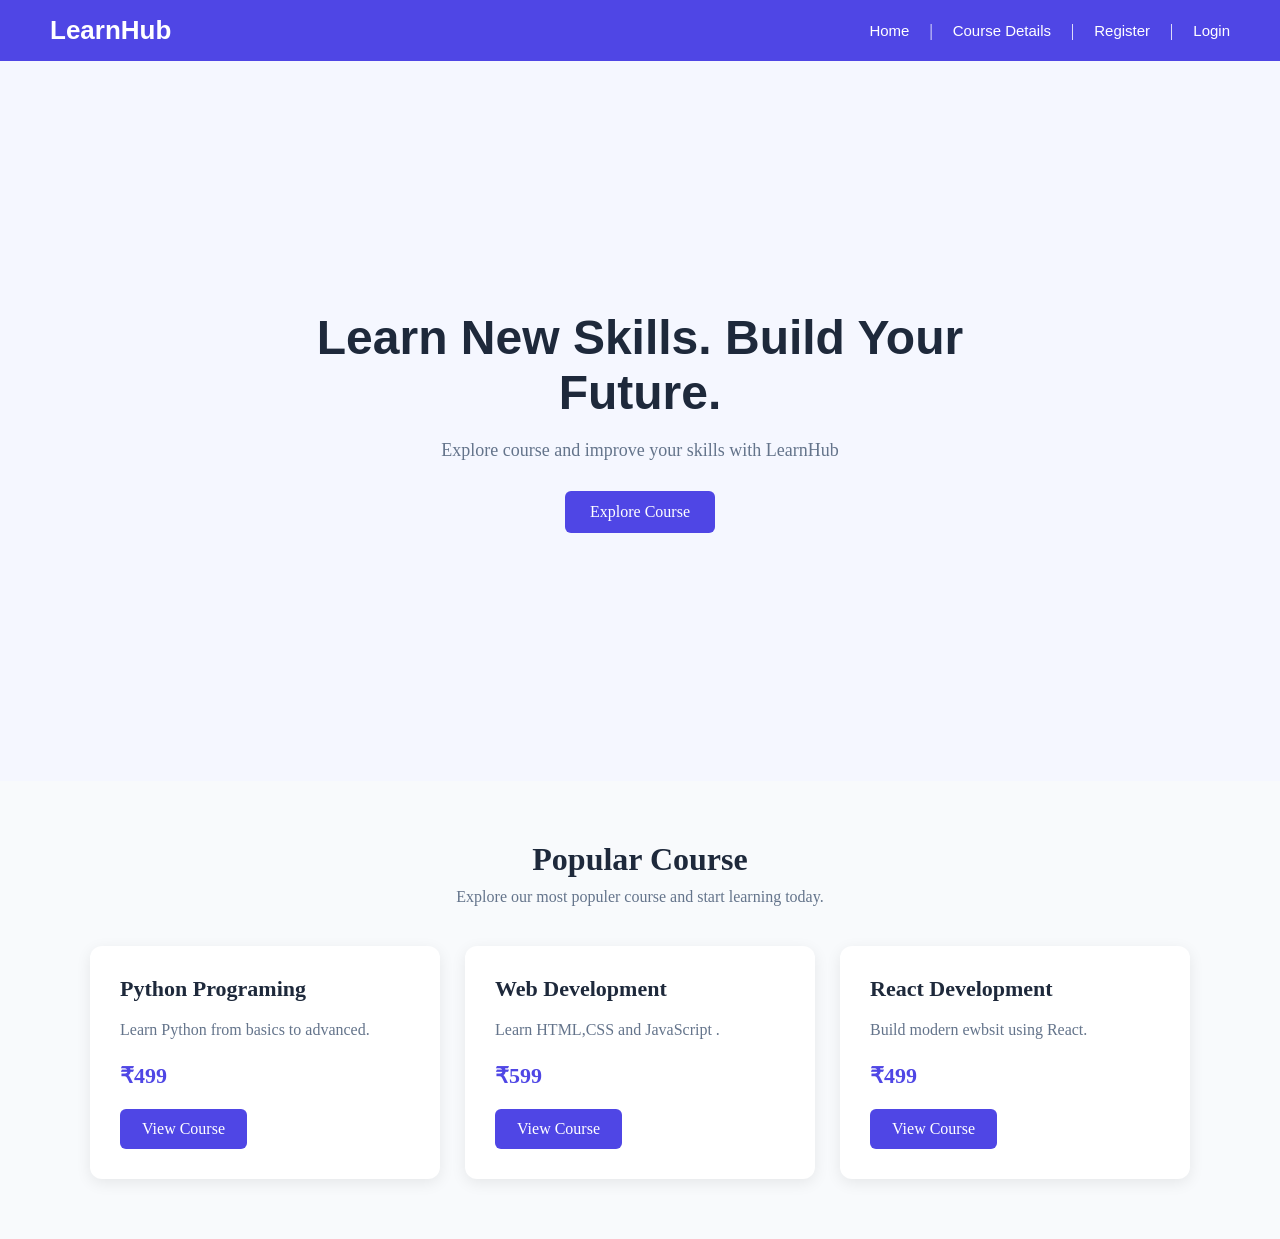
==== index.html @ ee63cb33 "Move index.html to root" ====
<!DOCTYPE html>
<html lang="en">
<head>
    <meta charset="UTF-8">
    <meta name="viewport" content="width=device-width, initial-scale=1.0">
    <title>LearnHub</title>
    <link rel="stylesheet" href="/CSS/style.css">
</head>
<body>
    <!-- navbor -->
    <header>
        <nav class="navbar">
            <h1>LearnHub</h1>
            <div class="nav_links">
            <a href="index.html">Home</a> |
            <a href="course_details.html">Course Details</a> |
            <a href="register.html">Register</a> |
            <a href="login.html">Login</a>
            </div>
        </nav>
    </header>
    <!-- hero section -->
    <main>
        <section class="hero">
            <div class="hero_content">
                <h2>Learn New Skills. Build Your Future.</h2>
                <p>Explore course and improve your skills with LearnHub</p>
                <a href="courses.html">Explore Course</a>
            </div>
        </section>
        <!-- popular course -->
        <section class="populer_courses">
            <h2>Popular Course</h2>
            <p>Explore our most populer course and start learning today.</p>
            <div class="course_container">
                <div class="course_card">
                    <h3>Python Programing</h3>
                    <p>Learn Python from basics to advanced.</p>
                    <span>₹499</span>
                    <a href="course_details.html">View Course</a>
                </div>
                                <div class="course_card">
                    <h3>Web Development</h3>
                    <p>Learn HTML,CSS and JavaScript .</p>
                    <span>₹599</span>
                    <a href="course_details.html">View Course</a>
                </div>
                                <div class="course_card">
                    <h3>React Development</h3>
                    <p>Build modern ewbsit using React.</p>
                    <span>₹499</span>
                    <a href="course_details.html">View Course</a>
                </div>
            </div>
        </section>
    </main>
</body>
</html>
---- CSS/style.css ----
* {
margin: 0;
padding: 0;
box-sizing: border-box;
}
body{
    background-color: #F5F7FF;
}
/* navbar */
.navbar{
    display: flex;
    align-items: center;
    justify-content: space-between;
    padding: 15px 50px;
    background-color: #4F46E5;
    color: white;
}
.navbar h1{
    font-size: 26PX;
    font-family: Arial, Helvetica, sans-serif;
}
.nav_links{
display: flex;
align-items: center;
gap: 20px;
}
.nav_links a{
    text-decoration: none;
    color: white;
    font-family: Arial, Helvetica, sans-serif;
    font-size: 15px;
    font-weight: 500;
}
nav_links a:hover{
    color: #facc15;
}
/* herosection */
.hero{
    min-height: 80vh;
    display: flex;
    align-items: center;
    justify-content: center;
    text-align: center;
    padding: 40px 20px;
    background-color: linear-gradient(135deg,#f5f7ff,#eef2ff);
}
.hero_content{
    max-width: 700px;
}
.hero_content h2{
    font-size: 48px;
    font-family: Arial, Helvetica, sans-serif;
    font-weight: 700;
    color: #1e293b;
    margin-bottom: 20px;
}
.hero_content a{
    display: inline-block;
    text-decoration: none;
    background-color: #4F46E5;
    color: white;
    padding: 12px 25px;
    border-radius: 6px;
}
.hero_content a:hover {
    background-color: #3730a3;
}
.hero_content p{
    font-size: 18px;
    color: #64748b;
    margin-bottom: 30px;
}
/* popular course */
.populer_courses {
    padding: 60px 50px;
    text-align: center;
    background-color: #f8fafc;
}

.populer_courses h2 {
    font-size: 32px;
    color: #1E293B;
    margin-bottom: 10px;
}

.populer_courses h2{
    text-align: center;
}

.populer_courses > p {
    color: #64748B;
    margin-bottom: 40px;
}

.course_container {
    display: grid;
    grid-template-columns: repeat(3, 1fr);
    gap: 25px;
    max-width: 1100px;
    margin: auto;
}

.course_card {
    background-color: white;
    padding: 30px;
    border-radius: 12px;
    box-shadow: 0 4px 15px rgba(0, 0, 0, 0.01);
}

.course_card h3 {
    color: #1E293B;
    margin-bottom: 15px;
}

.course_card p {
    color: #64748B;
    margin-bottom: 20px;
}

.course_card span {
    display: block;
    font-size: 20px;
    font-weight: bold;
    color: #4F46E5;
    margin-bottom: 20px;
}

.course_card a {
    display: inline-block;
    text-decoration: none;
    background-color: #4F46E5;
    color: white;
    padding: 10px 20px;
    border-radius: 6px;
}

.course_card a:hover {
    background-color: #3730A3;
}
/* Course Details */
/* Course Details Page */

.course_details {
    padding: 60px 8%;
    text-align: center;
}

.course_details > h2 {
    font-size: 36px;
    color: #1E293B;
    margin-bottom: 10px;
}

.course_details > p {
    color: #64748B;
    margin-bottom: 40px;
}

.course_container {
    display: grid;
    grid-template-columns: repeat(3, 1fr);
    gap: 25px;
    max-width: 1100px;
    margin: 0 auto;
}

.course_card {
    background-color: white;
    padding: 30px;
    border-radius: 12px;
    text-align: left;
    box-shadow: 0 4px 15px rgba(0, 0, 0, 0.08);
    transition: 0.3s;
}

.course_card:hover {
    transform: translateY(-6px);
    box-shadow: 0 8px 25px rgba(0, 0, 0, 0.12);
}

.course_card h3 {
    font-size: 22px;
    color: #1E293B;
    margin-bottom: 15px;
}

.course_card p {
    color: #64748B;
    line-height: 1.6;
    margin-bottom: 12px;
}

.course_card span {
    display: block;
    font-size: 22px;
    font-weight: bold;
    color: #4F46E5;
    margin: 20px 0;
}

.course_card a {
    display: inline-block;
    text-decoration: none;
    background-color: #4F46E5;
    color: white;
    padding: 11px 22px;
    border-radius: 6px;
    transition: 0.3s;
}

.course_card a:hover {
    background-color: #3730A3;
}
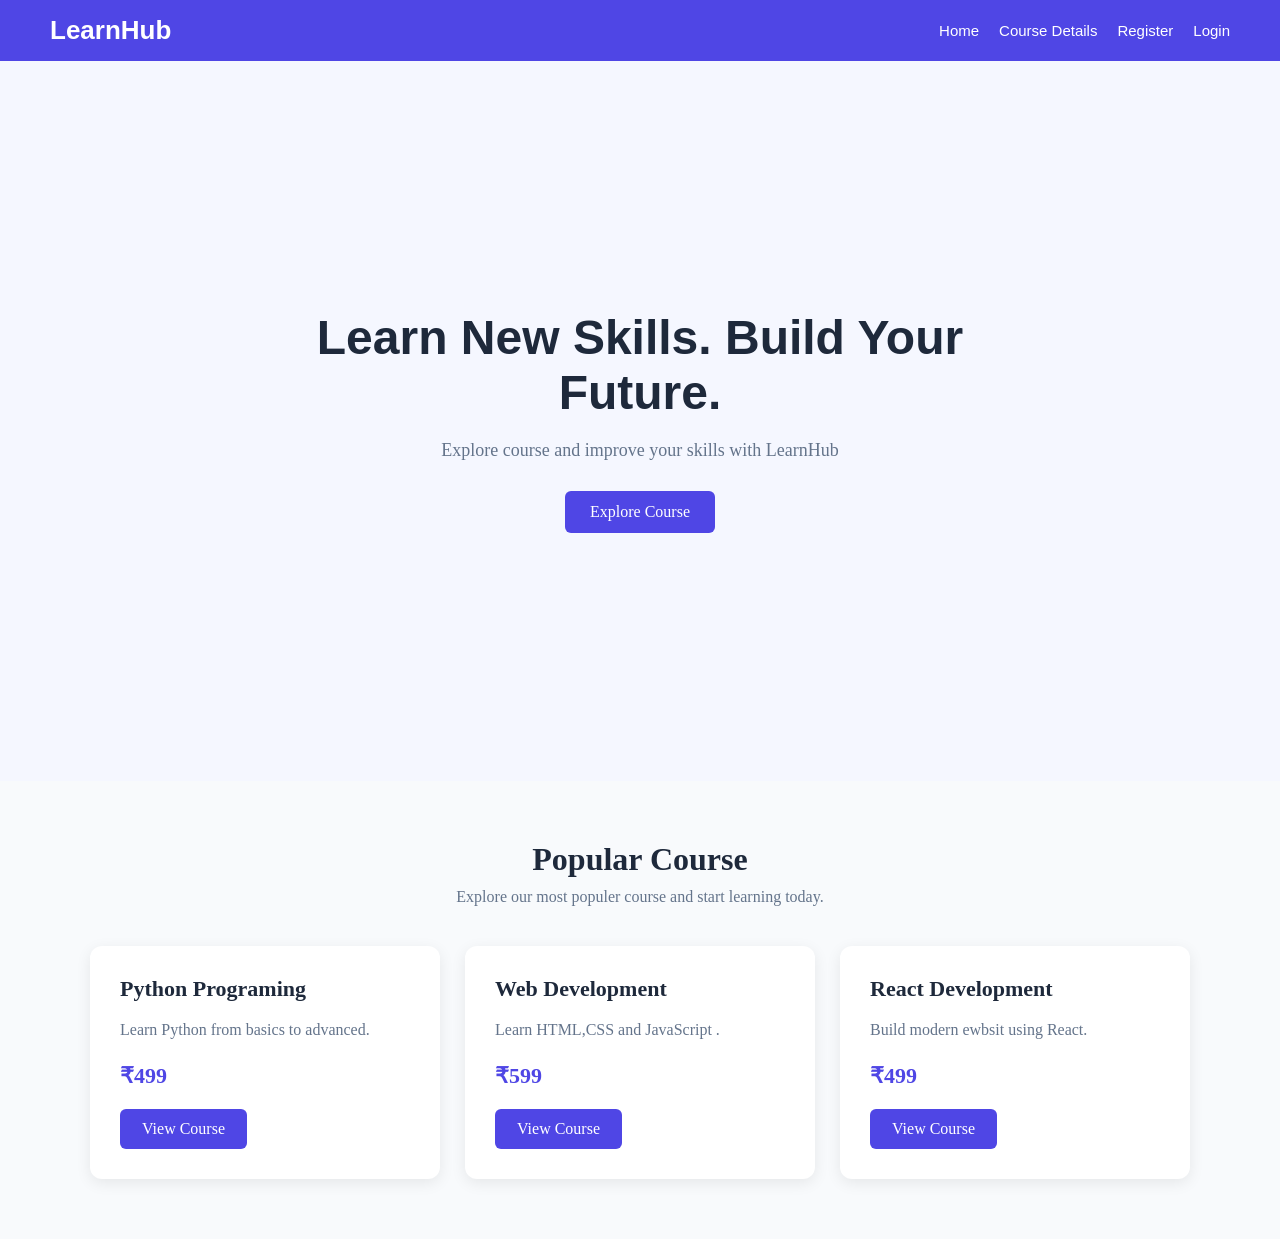
==== commit c5923bd2: "Fix navigation links" ====
--- a/index.html
+++ b/index.html
@@ -4,7 +4,7 @@
     <meta charset="UTF-8">
     <meta name="viewport" content="width=device-width, initial-scale=1.0">
     <title>LearnHub</title>
-    <link rel="stylesheet" href="/CSS/style.css">
+    <link rel="stylesheet" href="./CSS/style.css">
 </head>
 <body>
     <!-- navbor -->
@@ -12,10 +12,10 @@
         <nav class="navbar">
             <h1>LearnHub</h1>
             <div class="nav_links">
-            <a href="index.html">Home</a> |
-            <a href="course_details.html">Course Details</a> |
-            <a href="register.html">Register</a> |
-            <a href="login.html">Login</a>
+                <a href="index.html">Home</a>
+                <a href="HTML/course_details.html">Course Details</a>
+                <a href="HTML/register.html">Register</a>
+                <a href="HTML/login.html">Login</a>
             </div>
         </nav>
     </header>
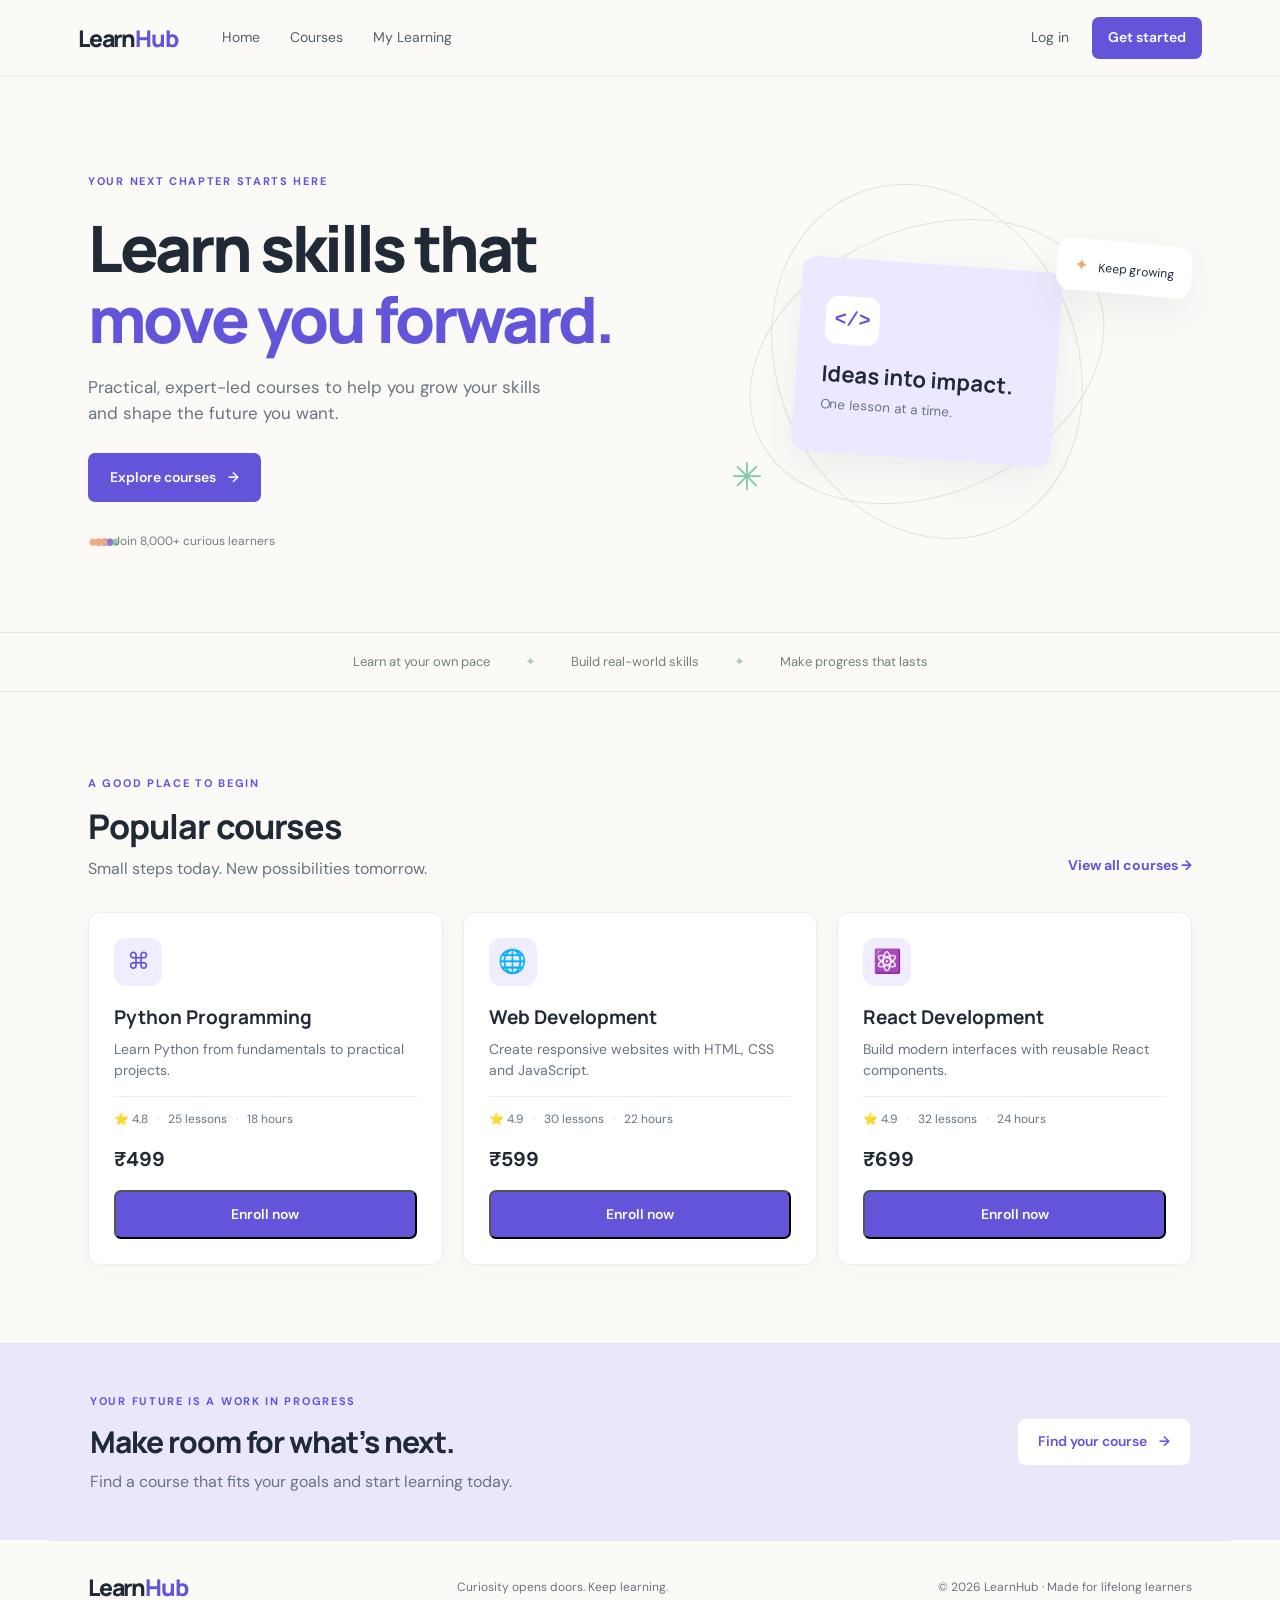
==== commit d2e48327: "Complete LearnHub course learning flows" ====
--- a/index.html
+++ b/index.html
@@ -1,58 +1,7 @@
-<!DOCTYPE html>
-<html lang="en">
-<head>
-    <meta charset="UTF-8">
-    <meta name="viewport" content="width=device-width, initial-scale=1.0">
-    <title>LearnHub</title>
-    <link rel="stylesheet" href="./CSS/style.css">
-</head>
-<body>
-    <!-- navbor -->
-    <header>
-        <nav class="navbar">
-            <h1>LearnHub</h1>
-            <div class="nav_links">
-                <a href="index.html">Home</a>
-                <a href="HTML/course_details.html">Course Details</a>
-                <a href="HTML/register.html">Register</a>
-                <a href="HTML/login.html">Login</a>
-            </div>
-        </nav>
-    </header>
-    <!-- hero section -->
-    <main>
-        <section class="hero">
-            <div class="hero_content">
-                <h2>Learn New Skills. Build Your Future.</h2>
-                <p>Explore course and improve your skills with LearnHub</p>
-                <a href="courses.html">Explore Course</a>
-            </div>
-        </section>
-        <!-- popular course -->
-        <section class="populer_courses">
-            <h2>Popular Course</h2>
-            <p>Explore our most populer course and start learning today.</p>
-            <div class="course_container">
-                <div class="course_card">
-                    <h3>Python Programing</h3>
-                    <p>Learn Python from basics to advanced.</p>
-                    <span>₹499</span>
-                    <a href="course_details.html">View Course</a>
-                </div>
-                                <div class="course_card">
-                    <h3>Web Development</h3>
-                    <p>Learn HTML,CSS and JavaScript .</p>
-                    <span>₹599</span>
-                    <a href="course_details.html">View Course</a>
-                </div>
-                                <div class="course_card">
-                    <h3>React Development</h3>
-                    <p>Build modern ewbsit using React.</p>
-                    <span>₹499</span>
-                    <a href="course_details.html">View Course</a>
-                </div>
-            </div>
-        </section>
-    </main>
-</body>
-</html>+<!doctype html>
+<html lang="en"><head><meta charset="UTF-8"><meta name="viewport" content="width=device-width, initial-scale=1"><meta name="description" content="Learn practical technology skills with expert-led online courses from LearnHub."><title>LearnHub — Learn skills that move you forward</title><link rel="stylesheet" href="CSS/style.css"><script defer src="JAVASCRIPT/scripts.js"></script></head>
+<body data-root=""><header class="site_header"><nav class="navbar" aria-label="Main navigation"><a class="brand" href="index.html">Learn<span>Hub</span></a><div class="nav_links"><a data-nav="home">Home</a><a data-nav="courses">Courses</a><a data-nav="my_learning">My Learning</a></div><div class="nav_actions"><a class="nav_login" data-nav="login">Log in</a><a class="button_link small_button" data-nav="register">Get started</a><a class="account_link" data-account-label hidden></a></div></nav></header>
+<main><section class="hero"><div class="hero_content"><span class="eyebrow">YOUR NEXT CHAPTER STARTS HERE</span><h1>Learn skills that<br><span>move you forward.</span></h1><p>Practical, expert-led courses to help you grow your skills and shape the future you want.</p><a class="button_link hero_button" href="HTML/courses.html">Explore courses <span aria-hidden="true">→</span></a><div class="hero_note"><span class="avatar_stack" aria-hidden="true">●●●</span> Join 8,000+ curious learners</div></div><div class="hero_art" aria-hidden="true"><div class="art_orbit orbit_one"></div><div class="art_orbit orbit_two"></div><div class="art_card art_card_main"><span class="art_code">&lt;/&gt;</span><strong>Ideas into impact.</strong><small>One lesson at a time.</small></div><div class="art_card art_card_float">✦ <span>Keep growing</span></div><div class="art_spark">✳</div></div></section>
+<section class="trust_strip"><span>Learn at your own pace</span><span>✦</span><span>Build real-world skills</span><span>✦</span><span>Make progress that lasts</span></section>
+<section class="popular_courses section_wrap"><div class="section_heading"><div><span class="eyebrow">A GOOD PLACE TO BEGIN</span><h2>Popular courses</h2><p>Small steps today. New possibilities tomorrow.</p></div><a class="text_link" href="HTML/courses.html">View all courses <span aria-hidden="true">→</span></a></div><div class="course_container" data-course-grid data-featured="true"></div></section>
+<section class="cta_band"><div><span class="eyebrow">YOUR FUTURE IS A WORK IN PROGRESS</span><h2>Make room for what’s next.</h2><p>Find a course that fits your goals and start learning today.</p></div><a class="button_link light_button" href="HTML/courses.html">Find your course <span aria-hidden="true">→</span></a></section></main><footer class="site_footer"><a class="brand" href="index.html">Learn<span>Hub</span></a><p>Curiosity opens doors. Keep learning.</p><small>© 2026 LearnHub · Made for lifelong learners</small></footer></body></html>
--- a/CSS/style.css
+++ b/CSS/style.css
@@ -1,213 +1,7 @@
-* {
-margin: 0;
-padding: 0;
-box-sizing: border-box;
-}
-body{
-    background-color: #F5F7FF;
-}
-/* navbar */
-.navbar{
-    display: flex;
-    align-items: center;
-    justify-content: space-between;
-    padding: 15px 50px;
-    background-color: #4F46E5;
-    color: white;
-}
-.navbar h1{
-    font-size: 26PX;
-    font-family: Arial, Helvetica, sans-serif;
-}
-.nav_links{
-display: flex;
-align-items: center;
-gap: 20px;
-}
-.nav_links a{
-    text-decoration: none;
-    color: white;
-    font-family: Arial, Helvetica, sans-serif;
-    font-size: 15px;
-    font-weight: 500;
-}
-nav_links a:hover{
-    color: #facc15;
-}
-/* herosection */
-.hero{
-    min-height: 80vh;
-    display: flex;
-    align-items: center;
-    justify-content: center;
-    text-align: center;
-    padding: 40px 20px;
-    background-color: linear-gradient(135deg,#f5f7ff,#eef2ff);
-}
-.hero_content{
-    max-width: 700px;
-}
-.hero_content h2{
-    font-size: 48px;
-    font-family: Arial, Helvetica, sans-serif;
-    font-weight: 700;
-    color: #1e293b;
-    margin-bottom: 20px;
-}
-.hero_content a{
-    display: inline-block;
-    text-decoration: none;
-    background-color: #4F46E5;
-    color: white;
-    padding: 12px 25px;
-    border-radius: 6px;
-}
-.hero_content a:hover {
-    background-color: #3730a3;
-}
-.hero_content p{
-    font-size: 18px;
-    color: #64748b;
-    margin-bottom: 30px;
-}
-/* popular course */
-.populer_courses {
-    padding: 60px 50px;
-    text-align: center;
-    background-color: #f8fafc;
-}
-
-.populer_courses h2 {
-    font-size: 32px;
-    color: #1E293B;
-    margin-bottom: 10px;
-}
-
-.populer_courses h2{
-    text-align: center;
-}
-
-.populer_courses > p {
-    color: #64748B;
-    margin-bottom: 40px;
-}
-
-.course_container {
-    display: grid;
-    grid-template-columns: repeat(3, 1fr);
-    gap: 25px;
-    max-width: 1100px;
-    margin: auto;
-}
-
-.course_card {
-    background-color: white;
-    padding: 30px;
-    border-radius: 12px;
-    box-shadow: 0 4px 15px rgba(0, 0, 0, 0.01);
-}
-
-.course_card h3 {
-    color: #1E293B;
-    margin-bottom: 15px;
-}
-
-.course_card p {
-    color: #64748B;
-    margin-bottom: 20px;
-}
-
-.course_card span {
-    display: block;
-    font-size: 20px;
-    font-weight: bold;
-    color: #4F46E5;
-    margin-bottom: 20px;
-}
-
-.course_card a {
-    display: inline-block;
-    text-decoration: none;
-    background-color: #4F46E5;
-    color: white;
-    padding: 10px 20px;
-    border-radius: 6px;
-}
-
-.course_card a:hover {
-    background-color: #3730A3;
-}
-/* Course Details */
-/* Course Details Page */
-
-.course_details {
-    padding: 60px 8%;
-    text-align: center;
-}
-
-.course_details > h2 {
-    font-size: 36px;
-    color: #1E293B;
-    margin-bottom: 10px;
-}
-
-.course_details > p {
-    color: #64748B;
-    margin-bottom: 40px;
-}
-
-.course_container {
-    display: grid;
-    grid-template-columns: repeat(3, 1fr);
-    gap: 25px;
-    max-width: 1100px;
-    margin: 0 auto;
-}
-
-.course_card {
-    background-color: white;
-    padding: 30px;
-    border-radius: 12px;
-    text-align: left;
-    box-shadow: 0 4px 15px rgba(0, 0, 0, 0.08);
-    transition: 0.3s;
-}
-
-.course_card:hover {
-    transform: translateY(-6px);
-    box-shadow: 0 8px 25px rgba(0, 0, 0, 0.12);
-}
-
-.course_card h3 {
-    font-size: 22px;
-    color: #1E293B;
-    margin-bottom: 15px;
-}
-
-.course_card p {
-    color: #64748B;
-    line-height: 1.6;
-    margin-bottom: 12px;
-}
-
-.course_card span {
-    display: block;
-    font-size: 22px;
-    font-weight: bold;
-    color: #4F46E5;
-    margin: 20px 0;
-}
-
-.course_card a {
-    display: inline-block;
-    text-decoration: none;
-    background-color: #4F46E5;
-    color: white;
-    padding: 11px 22px;
-    border-radius: 6px;
-    transition: 0.3s;
-}
-
-.course_card a:hover {
-    background-color: #3730A3;
-}+@import url('https://fonts.googleapis.com/css2?family=DM+Sans:wght@400;500;600;700&family=Manrope:wght@400;500;600;700;800&display=swap');
+:root{--ink:#202a36;--muted:#687481;--purple:#6355d9;--purple-dark:#4d41ba;--mint:#c9f1df;--paper:#fbfaf7;--line:#e8e7e1;--white:#fff;--shadow:0 15px 40px #27344012}*{box-sizing:border-box}html{scroll-behavior:smooth}body{margin:0;background:var(--paper);color:var(--ink);font-family:'DM Sans',Arial,sans-serif;line-height:1.55}a{color:inherit;text-decoration:none}button,input{font:inherit}button,a{-webkit-tap-highlight-color:transparent}.site_header{background:#fbfaf7ed;border-bottom:1px solid #eeede8;position:sticky;top:0;z-index:5;backdrop-filter:blur(12px)}.navbar{max-width:1180px;height:76px;padding:0 28px;margin:auto;display:flex;align-items:center;gap:45px}.brand{font:800 23px Manrope,sans-serif;letter-spacing:-1.2px}.brand span{color:var(--purple)}.nav_links,.nav_actions{display:flex;align-items:center;gap:30px}.nav_links{flex:1}.nav_links a,.nav_login{font-size:14px;color:#55606a;transition:color .2s}.nav_links a:hover,.nav_login:hover{color:var(--purple)}.nav_actions{gap:23px}.button_link{display:inline-flex;justify-content:center;align-items:center;gap:12px;background:var(--purple);color:white;padding:12px 20px;border-radius:7px;font-weight:600;font-size:14px;transition:background .2s,transform .2s}.button_link:hover{background:var(--purple-dark);transform:translateY(-1px)}.small_button{padding:10px 16px}.hero{max-width:1180px;margin:auto;min-height:555px;padding:72px 38px 58px;display:grid;grid-template-columns:1fr 1fr;align-items:center;gap:45px}.hero_content{max-width:530px}.eyebrow{font-size:11px;letter-spacing:1.7px;font-weight:700;color:var(--purple)}h1,h2,h3,p{margin-top:0}.hero h1{font:800 clamp(44px,5vw,65px)/1.1 Manrope,sans-serif;letter-spacing:-3px;margin:20px 0}.hero h1 span{color:var(--purple)}.hero_content>p{max-width:465px;color:var(--muted);font-size:17px;margin-bottom:26px}.hero_button{padding:14px 22px}.hero_note{display:flex;align-items:center;gap:10px;color:#737c83;font-size:12px;margin-top:26px}.avatar_stack{color:#f0ab83;letter-spacing:-5px;font-size:17px;text-shadow:6px 0 #8c78d9,12px 0 #92ceb1}.hero_art{height:370px;position:relative;display:grid;place-items:center}.art_orbit{position:absolute;border:1px solid #e4e1d7;border-radius:50%;transform:rotate(-24deg)}.orbit_one{width:370px;height:265px}.orbit_two{width:300px;height:365px}.art_card{position:absolute;border-radius:14px;box-shadow:var(--shadow)}.art_card_main{width:260px;height:195px;background:#ece8ff;display:flex;flex-direction:column;justify-content:center;padding:26px;transform:rotate(4deg);gap:6px}.art_card_main strong{font:700 22px Manrope}.art_card_main small{color:var(--muted)}.art_code{background:white;color:var(--purple);width:54px;height:48px;border-radius:12px;display:grid;place-items:center;font:700 20px monospace;margin-bottom:9px}.art_card_float{right:0;top:65px;background:white;padding:13px 17px;color:#efa86c;font-size:17px;transform:rotate(5deg)}.art_card_float span{font-size:12px;color:var(--ink);margin-left:5px}.art_spark{position:absolute;bottom:40px;left:13%;font-size:38px;color:#81caaa}.trust_strip{border-top:1px solid var(--line);border-bottom:1px solid var(--line);padding:19px 20px;display:flex;justify-content:center;gap:35px;color:#758078;font-size:13px}.trust_strip span:nth-child(even){color:#b0c9bb}.section_wrap{max-width:1180px;margin:auto;padding:78px 38px}.section_heading{display:flex;justify-content:space-between;align-items:end;margin-bottom:30px}.section_heading h2,.cta_band h2{font:750 34px Manrope,sans-serif;letter-spacing:-1px;margin:8px 0}.section_heading p,.cta_band p{color:var(--muted);margin-bottom:0}.text_link{font-size:14px;color:var(--purple);font-weight:700;padding-bottom:5px}.course_container,.learning_container{display:grid;grid-template-columns:repeat(3,minmax(0,1fr));gap:20px}.course_card,.learning_card{background:white;border:1px solid #eeede8;border-radius:12px;padding:25px;box-shadow:0 5px 18px #27344008;transition:transform .2s,box-shadow .2s}.course_card:hover,.learning_card:hover{transform:translateY(-4px);box-shadow:var(--shadow)}.course_icon{display:grid;place-items:center;width:48px;height:48px;border-radius:12px;background:#f0edff;color:var(--purple);font-size:23px;margin-bottom:18px}.course_card h3,.learning_card h3{font:700 19px Manrope;margin-bottom:9px}.course_card>p,.learning_card>p{font-size:14px;color:var(--muted);min-height:43px}.course_card .course_meta{min-height:0;font-size:12px;border-top:1px solid #f0efeb;padding-top:13px;margin:14px 0}.course_meta span{margin:0 6px;color:#c1c5c6}.course_price{display:block;color:var(--ink);font-size:20px;margin:15px 0}.course_card .button_link{width:100%}.cta_band{background:#eae7fb;padding:45px max(calc((100% - 1100px)/2),7%);display:flex;justify-content:space-between;align-items:center;gap:20px}.cta_band h2{font-size:30px}.light_button{background:white;color:var(--purple);white-space:nowrap}.light_button:hover{background:#faf9ff;color:var(--purple-dark)}.site_footer{max-width:1180px;margin:auto;padding:30px 38px;display:grid;grid-template-columns:auto 1fr auto;align-items:center;gap:22px}.site_footer p,.site_footer small{margin:0;color:var(--muted);font-size:12px}.site_footer p{justify-self:center}
+.page_intro{text-align:center;padding:55px 20px 22px}.page_intro h1{font:800 42px Manrope;letter-spacing:-1.5px;margin:8px 0}.page_intro p{color:var(--muted);margin:0 auto;max-width:550px}.course_details,.my_learning{padding:12px 30px 75px}.course_details .course_container,.my_learning .learning_container{max-width:1100px;margin:0 auto}.course_details .course_card{scroll-margin-top:100px}.course_details .course_card.is_enrolled{border-color:#b9e4d0}.empty_state{grid-column:1/-1;text-align:center;background:white;border:1px dashed #d6d4ce;border-radius:12px;padding:42px 20px}.empty_state p{color:var(--muted)}.progress_info{display:flex;justify-content:space-between;font-size:13px;margin:18px 0 8px}.progress_bar{height:7px;border-radius:9px;background:#eeeef2;overflow:hidden;margin-bottom:20px}.progress{height:100%;background:#76c9a3;border-radius:9px}.learning_card .button_link{width:100%;margin-top:5px}
+.auth_section{min-height:calc(100vh - 76px);display:grid;place-items:center;padding:48px 20px;background:linear-gradient(145deg,#f4f1ff,#fbfaf7)}.auth_container{width:min(100%,460px);background:white;padding:38px;border:1px solid var(--line);border-radius:14px;box-shadow:var(--shadow)}.auth_container h1{text-align:center;font:750 30px Manrope;margin:0 0 8px}.auth_container>p{text-align:center;color:var(--muted);margin-bottom:27px}.form_group{margin-bottom:17px}.form_group label{display:block;font-size:13px;font-weight:600;margin-bottom:7px}.form_group input{width:100%;padding:12px 13px;border:1px solid #d9dce0;border-radius:7px;outline:0}.form_group input:focus{border-color:var(--purple);box-shadow:0 0 0 3px #6355d91c}.auth_container .button_link{width:100%;border:0;cursor:pointer;margin-top:5px}.auth_switch{text-align:center;color:var(--muted);font-size:14px;margin:22px 0 0}.auth_switch a{color:var(--purple);font-weight:700}.account_link{font-size:13px;color:var(--purple);font-weight:700}.site_footer{border-top:1px solid var(--line)}
+@media(max-width:800px){.navbar{padding:0 20px;gap:24px}.nav_links{gap:17px}.hero{padding:55px 25px;grid-template-columns:1fr;gap:10px}.hero_content{margin:auto;text-align:center}.hero_content>p{margin-left:auto;margin-right:auto}.hero_note{justify-content:center}.hero_art{height:300px}.trust_strip{gap:12px;flex-wrap:wrap;font-size:11px}.section_wrap{padding:60px 24px}.course_container,.learning_container{grid-template-columns:repeat(2,minmax(0,1fr))}.cta_band{padding:38px 28px}.site_footer{grid-template-columns:auto 1fr}.site_footer small{grid-column:1/-1}.site_footer p{justify-self:end}}
+@media(max-width:560px){.navbar{height:auto;min-height:68px;flex-wrap:wrap;gap:0;padding:11px 18px}.navbar>.brand{flex:1}.nav_actions{gap:12px}.nav_login{display:none}.small_button{font-size:12px;padding:8px 12px}.nav_links{order:3;flex-basis:100%;justify-content:space-between;padding:11px 0 2px}.nav_links a{font-size:12px}.hero{min-height:auto;padding:52px 22px 30px}.hero h1{font-size:43px;letter-spacing:-2px}.hero_content>p{font-size:15px}.hero_art{height:265px}.orbit_one{width:300px;height:220px}.orbit_two{width:230px;height:300px}.art_card_main{width:225px;height:175px}.art_card_float{right:0;top:35px}.section_heading{align-items:start;gap:12px;flex-direction:column}.section_heading h2,.cta_band h2{font-size:29px}.course_container,.learning_container{grid-template-columns:1fr}.section_wrap{padding:50px 20px}.trust_strip{padding:15px;gap:7px 12px}.cta_band{align-items:flex-start;flex-direction:column;padding:35px 22px}.site_footer{padding:25px 20px;grid-template-columns:1fr}.site_footer p{justify-self:start}.site_footer small{grid-column:auto}.auth_container{padding:28px 22px}.page_intro h1{font-size:34px}.course_details,.my_learning{padding-left:20px;padding-right:20px}}
+@media(prefers-reduced-motion:reduce){*,*::before,*::after{scroll-behavior:auto!important;transition:none!important}}
